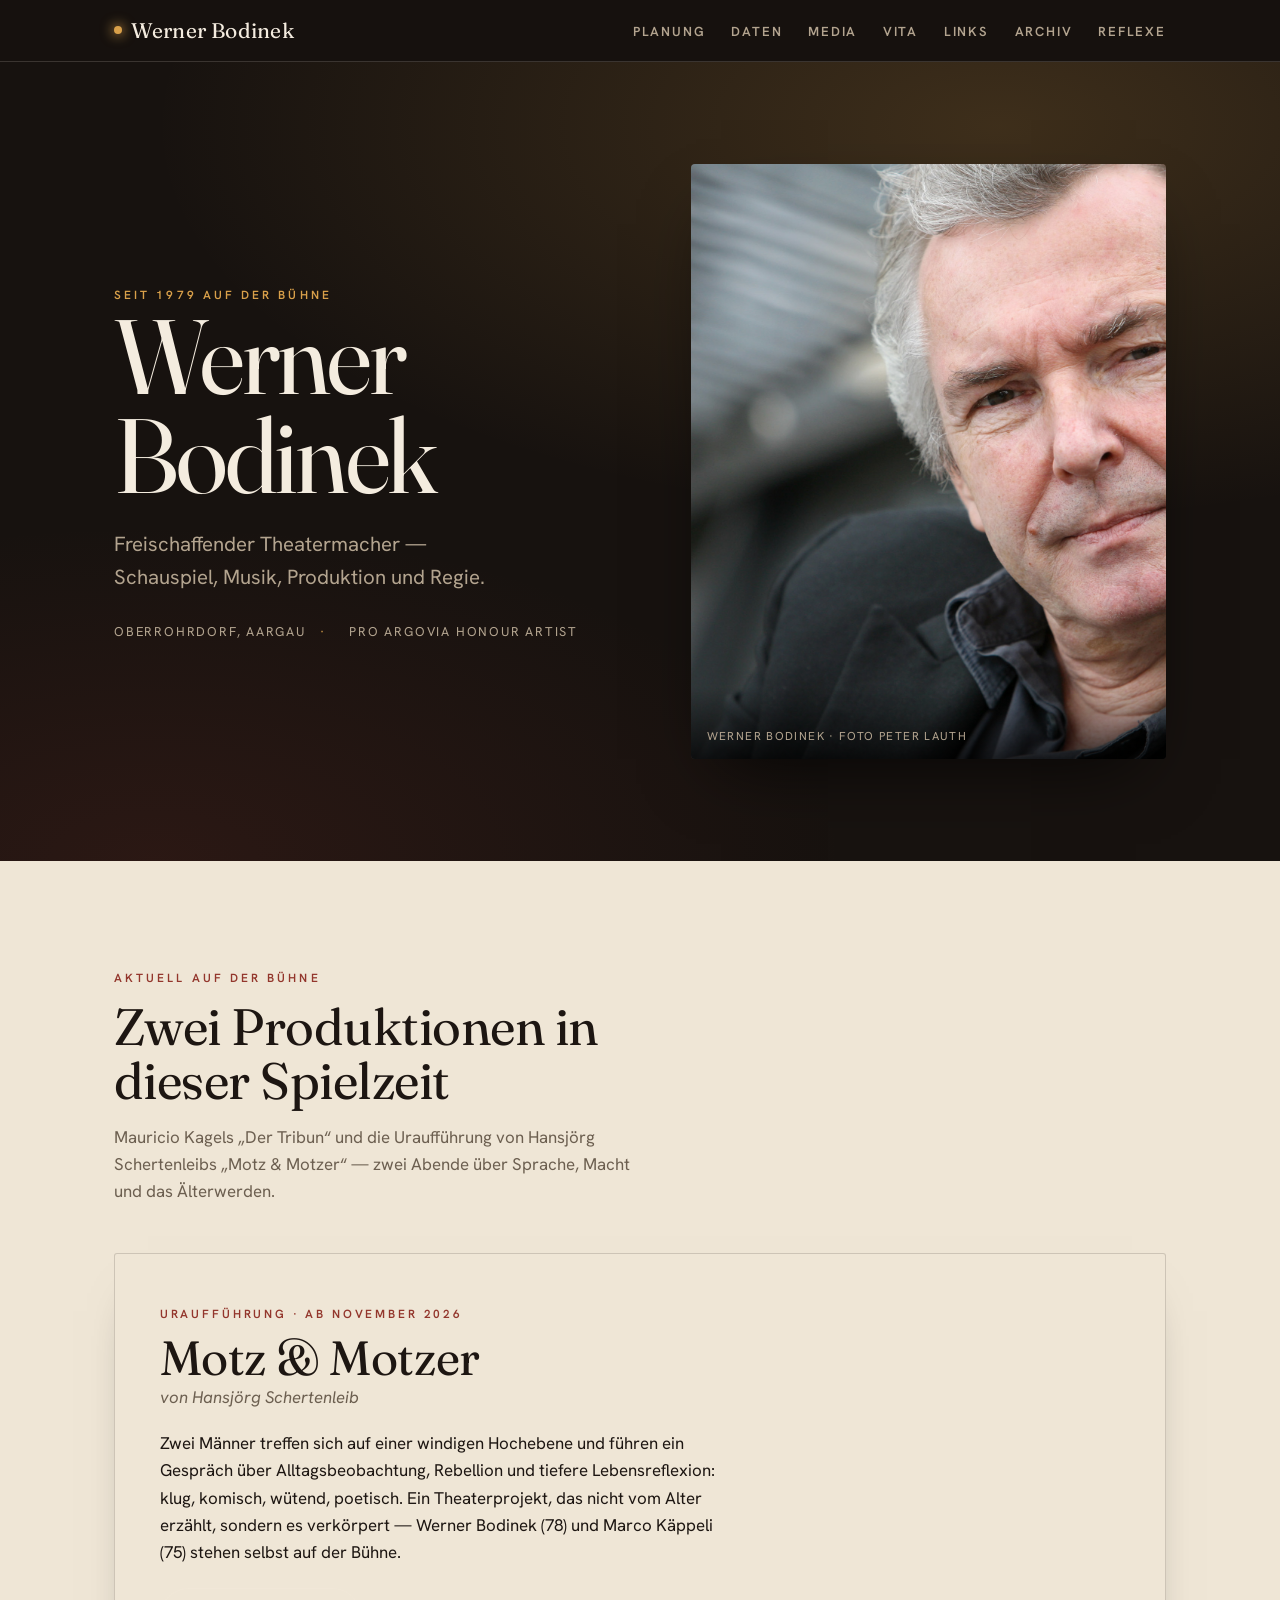
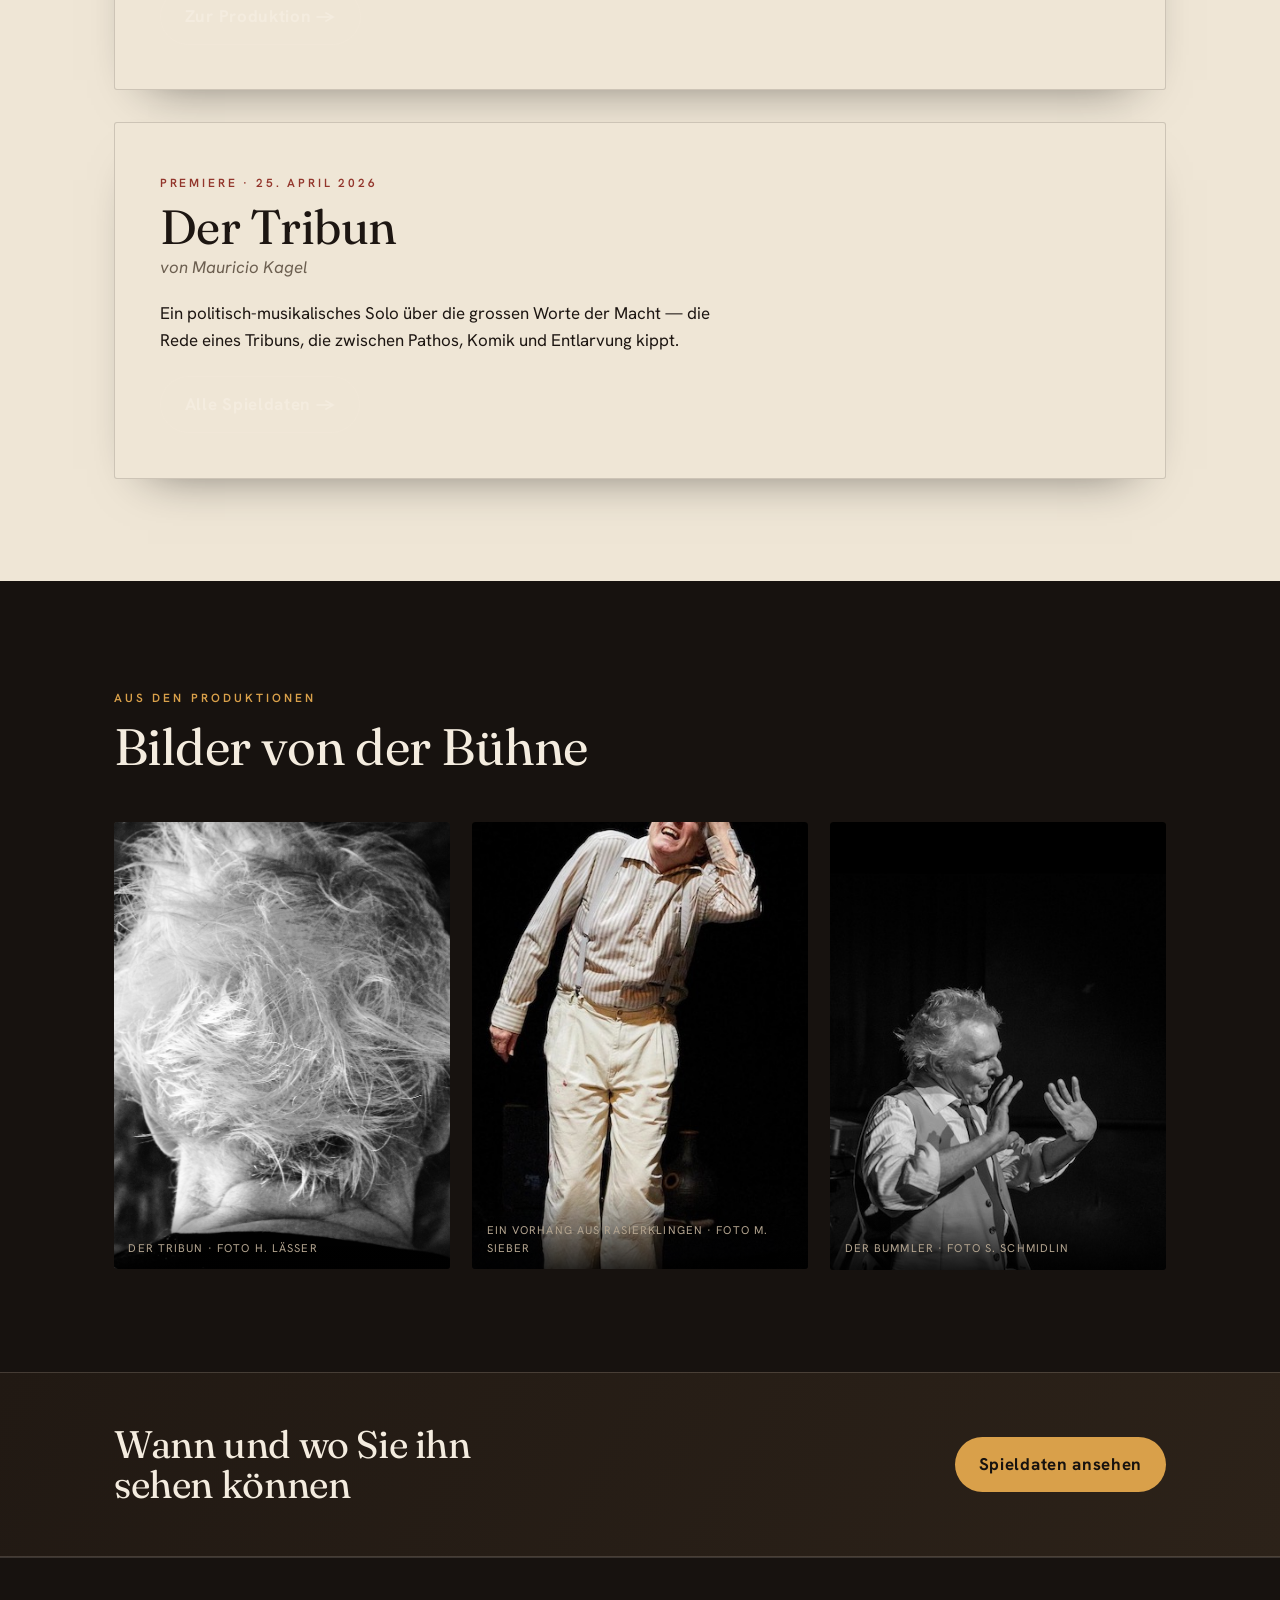
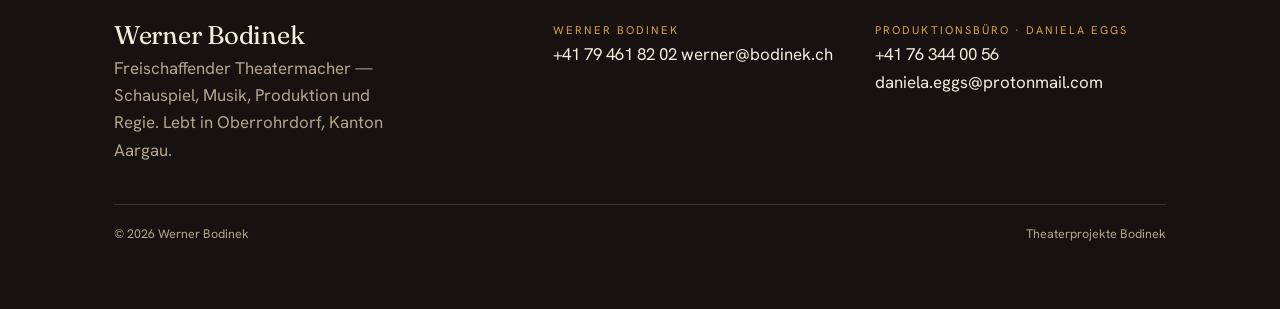
==== index.html @ 24eb5946 "Neue Website für Werner Bodinek Statische Mehrseiten-Website (HTML/CSS/JS) im Stil eines Theaterzett" ====
<!DOCTYPE html>
<html lang="de">
<head>
  <meta charset="UTF-8">
  <meta name="viewport" content="width=device-width, initial-scale=1.0">
  <title>Werner Bodinek — Freischaffender Theatermacher</title>
  <meta name="description" content="Werner Bodinek — freischaffender Theatermacher in der Schweiz. Schauspiel, Musik, Produktion und Regie. Aktuelle Produktionen, Spieldaten, Vita und Archiv.">
  <link rel="preconnect" href="https://fonts.googleapis.com">
  <link rel="preconnect" href="https://fonts.gstatic.com" crossorigin>
  <link href="https://fonts.googleapis.com/css2?family=Fraunces:opsz,wght@9..144,400;9..144,500;9..144,600&family=Hanken+Grotesk:wght@400;500;600;700&display=swap" rel="stylesheet">
  <link rel="stylesheet" href="assets/css/styles.css">
</head>
<body>
  <a class="skip-link" href="#main">Zum Inhalt springen</a>

  <header class="site-header">
    <nav class="wrap nav" aria-label="Hauptnavigation">
      <a class="brand" href="index.html">Werner&nbsp;Bodinek</a>
      <button class="nav-toggle" aria-expanded="false" aria-controls="nav-list">Menü</button>
      <ul class="nav-list" id="nav-list">
        <li><a href="planung.html">Planung</a></li>
        <li><a href="daten.html">Daten</a></li>
        <li><a href="media.html">Media</a></li>
        <li><a href="vita.html">Vita</a></li>
        <li><a href="links.html">Links</a></li>
        <li><a href="archiv.html">Archiv</a></li>
        <li><a href="reflexe.html">Reflexe</a></li>
      </ul>
    </nav>
  </header>

  <main id="main">

    <!-- HERO -->
    <section class="hero">
      <div class="wrap hero-grid">
        <div>
          <span class="eyebrow">Seit 1979 auf der Bühne</span>
          <h1 class="hero-name">Werner<br>Bodinek</h1>
          <p class="hero-role">Freischaffender Theatermacher — Schauspiel, Musik, Produktion und Regie.</p>
          <div class="hero-meta">
            <span>Oberrohrdorf, Aargau</span>
            <span>Pro Argovia Honour Artist</span>
          </div>
        </div>
        <figure class="hero-figure">
          <img src="assets/img/werner-1.jpg" alt="Werner Bodinek auf der Bühne" loading="eager">
          <figcaption>Werner Bodinek · Foto Peter Lauth</figcaption>
        </figure>
      </div>
    </section>

    <!-- AKTUELLE PRODUKTIONEN -->
    <section class="section bg-papier">
      <div class="wrap">
        <div class="section-head reveal">
          <span class="eyebrow eyebrow--ink">Aktuell auf der Bühne</span>
          <h2>Zwei Produktionen in dieser Spielzeit</h2>
          <p>Mauricio Kagels „Der Tribun“ und die Uraufführung von Hansjörg Schertenleibs „Motz &amp; Motzer“ — zwei Abende über Sprache, Macht und das Älterwerden.</p>
        </div>

        <article class="zettel reveal">
          <span class="zettel-kicker">Uraufführung · ab November 2026</span>
          <h3 class="zettel-titel">Motz &amp; Motzer</h3>
          <p class="zettel-autor">von Hansjörg Schertenleib</p>
          <div class="zettel-text">
            <p>Zwei Männer treffen sich auf einer windigen Hochebene und führen ein Gespräch über Alltagsbeobachtung, Rebellion und tiefere Lebensreflexion: klug, komisch, wütend, poetisch. Ein Theaterprojekt, das nicht vom Alter erzählt, sondern es verkörpert — Werner Bodinek (78) und Marco Käppeli (75) stehen selbst auf der Bühne.</p>
          </div>
          <a class="btn btn--ghost" href="planung.html" style="margin-top:1.4rem">Zur Produktion →</a>
        </article>

        <article class="zettel reveal">
          <span class="zettel-kicker">Premiere · 25. April 2026</span>
          <h3 class="zettel-titel">Der Tribun</h3>
          <p class="zettel-autor">von Mauricio Kagel</p>
          <div class="zettel-text">
            <p>Ein politisch-musikalisches Solo über die grossen Worte der Macht — die Rede eines Tribuns, die zwischen Pathos, Komik und Entlarvung kippt.</p>
          </div>
          <a class="btn btn--ghost" href="daten.html" style="margin-top:1.4rem">Alle Spieldaten →</a>
        </article>
      </div>
    </section>

    <!-- BILDSTRECKE -->
    <section class="section">
      <div class="wrap">
        <div class="section-head reveal">
          <span class="eyebrow">Aus den Produktionen</span>
          <h2>Bilder von der Bühne</h2>
        </div>
        <div class="galerie reveal">
          <figure>
            <img src="assets/img/tribun.jpg" alt="Szene aus „Der Tribun“ von Mauricio Kagel" loading="lazy">
            <figcaption>Der Tribun · Foto H. Lässer</figcaption>
          </figure>
          <figure>
            <img src="assets/img/rasierklingen.jpg" alt="Szene aus „Ein Vorhang aus Rasierklingen“" loading="lazy">
            <figcaption>Ein Vorhang aus Rasierklingen · Foto M. Sieber</figcaption>
          </figure>
          <figure>
            <img src="assets/img/bummler.jpg" alt="Szene aus „Der Bummler“" loading="lazy">
            <figcaption>Der Bummler · Foto S. Schmidlin</figcaption>
          </figure>
        </div>
      </div>
    </section>

    <!-- CTA -->
    <section class="cta-band">
      <div class="wrap">
        <h2>Wann und wo Sie ihn sehen können</h2>
        <a class="btn" href="daten.html">Spieldaten ansehen</a>
      </div>
    </section>

  </main>

  <footer class="site-footer">
    <div class="wrap">
      <div class="footer-grid">
        <div>
          <h3>Werner Bodinek</h3>
          <p class="ft-role">Freischaffender Theatermacher — Schauspiel, Musik, Produktion und Regie. Lebt in Oberrohrdorf, Kanton Aargau.</p>
        </div>
        <ul class="kontakt">
          <li>
            <span class="kt-label">Werner Bodinek</span>
            <a href="tel:+41794618202">+41 79 461 82 02</a>
            <a href="mailto:werner@bodinek.ch">werner@bodinek.ch</a>
          </li>
        </ul>
        <ul class="kontakt">
          <li>
            <span class="kt-label">Produktionsbüro · Daniela Eggs</span>
            <a href="tel:+41763440056">+41 76 344 00 56</a>
            <a href="mailto:daniela.eggs@protonmail.com">daniela.eggs@protonmail.com</a>
          </li>
        </ul>
      </div>
      <div class="footer-bottom">
        <span>© <span data-year>2026</span> Werner Bodinek</span>
        <span>Theaterprojekte Bodinek</span>
      </div>
    </div>
  </footer>

  <script src="assets/js/main.js"></script>
</body>
</html>
---- assets/css/styles.css ----
/* =========================================================================
   Werner Bodinek — Freischaffender Theatermacher
   Gestaltung: "Theaterzettel im Rampenlicht"
   Bühnenschwarz · Glühlampen-Amber · Fraunces / Hanken Grotesk
   ========================================================================= */

:root {
  /* Farben */
  --buehne:      #17120f;  /* warmes Bühnenschwarz */
  --buehne-2:    #211913;  /* eine Spur heller */
  --buehne-3:    #2c2219;
  --papier:      #efe6d6;  /* Knochenpapier (Theaterzettel) */
  --papier-2:    #e7dbc7;
  --rampe:       #d9a04a;  /* Rampenlicht / Glühlampen-Amber */
  --rampe-hell:  #f1c478;
  --vorhang:     #93362c;  /* Vorhangrot — sehr sparsam */
  --tinte:       #1d1612;  /* Text auf Papier */
  --tinte-mute:  #6c5f50;
  --licht:       #f4ecdf;  /* Text auf Dunkel */
  --licht-mute:  #b3a48f;
  --linie-dunkel: rgba(244,236,223,.16);
  --linie-hell:   rgba(29,22,18,.16);

  /* Schrift */
  --display: "Fraunces", Georgia, "Times New Roman", serif;
  --body: "Hanken Grotesk", system-ui, -apple-system, "Segoe UI", sans-serif;

  /* Maße */
  --rand: clamp(1.25rem, 5vw, 5rem);
  --max: 1180px;
}

/* ----- Reset ----- */
*, *::before, *::after { box-sizing: border-box; }
* { margin: 0; }
html { scroll-behavior: smooth; -webkit-text-size-adjust: 100%; }
@media (prefers-reduced-motion: reduce) {
  html { scroll-behavior: auto; }
  *, *::before, *::after { animation-duration: .001ms !important; transition-duration: .001ms !important; }
}

body {
  font-family: var(--body);
  background: var(--buehne);
  color: var(--licht);
  line-height: 1.6;
  font-size: clamp(1rem, .62rem + .55vw, 1.18rem);
  -webkit-font-smoothing: antialiased;
  text-rendering: optimizeLegibility;
}

img { max-width: 100%; display: block; }
a { color: inherit; }

/* Tastatur-Fokus immer sichtbar */
:focus-visible {
  outline: 2px solid var(--rampe);
  outline-offset: 3px;
  border-radius: 2px;
}

.skip-link {
  position: absolute; left: -999px; top: .5rem;
  background: var(--rampe); color: var(--buehne);
  padding: .6rem 1rem; border-radius: 4px; font-weight: 600; z-index: 100;
}
.skip-link:focus { left: .75rem; }

/* ----- Typografie-Hilfen ----- */
.eyebrow {
  font-family: var(--body);
  font-size: .74rem;
  text-transform: uppercase;
  letter-spacing: .26em;
  font-weight: 600;
  color: var(--rampe);
  display: inline-block;
}
.eyebrow--ink { color: var(--vorhang); }

h1, h2, h3 { font-family: var(--display); font-weight: 400; line-height: 1.05; letter-spacing: -.01em; }
.serif { font-family: var(--display); }

/* ----- Layout-Container ----- */
.wrap { width: 100%; max-width: var(--max); margin-inline: auto; padding-inline: var(--rand); }
.section { padding-block: clamp(3.5rem, 8vw, 7rem); }

/* =========================================================================
   Kopfzeile / Navigation
   ========================================================================= */
.site-header {
  position: sticky; top: 0; z-index: 50;
  background: rgba(23,18,15,.82);
  backdrop-filter: blur(10px);
  border-bottom: 1px solid var(--linie-dunkel);
}
.nav {
  display: flex; align-items: center; justify-content: space-between;
  gap: 1rem; padding-block: .85rem;
}
.brand {
  font-family: var(--display);
  font-size: 1.32rem;
  letter-spacing: .01em;
  text-decoration: none; color: var(--licht);
  white-space: nowrap;
  display: flex; align-items: baseline; gap: .55rem;
}
.brand::before {
  content: ""; width: .5rem; height: .5rem; border-radius: 50%;
  background: var(--rampe);
  box-shadow: 0 0 12px 2px rgba(217,160,74,.7);
  align-self: center;
}
.nav-toggle {
  display: none; background: none; border: 1px solid var(--linie-dunkel);
  color: var(--licht); border-radius: 6px; padding: .45rem .6rem; cursor: pointer;
  font-family: var(--body); font-size: .8rem; letter-spacing: .12em; text-transform: uppercase;
}
.nav-list {
  list-style: none; display: flex; gap: clamp(.9rem, 2vw, 1.9rem);
  align-items: center; padding: 0;
}
.nav-list a {
  text-decoration: none; color: var(--licht-mute);
  font-size: .82rem; text-transform: uppercase; letter-spacing: .14em; font-weight: 600;
  padding-block: .3rem; position: relative; transition: color .2s ease;
}
.nav-list a:hover { color: var(--licht); }
.nav-list a[aria-current="page"] { color: var(--rampe); }
.nav-list a[aria-current="page"]::after {
  content: ""; position: absolute; left: 0; right: 0; bottom: -.15rem;
  height: 1px; background: var(--rampe);
}

@media (max-width: 860px) {
  .nav-toggle { display: inline-block; }
  .nav-list {
    position: absolute; left: 0; right: 0; top: 100%;
    flex-direction: column; align-items: flex-start; gap: 0;
    background: var(--buehne-2); border-bottom: 1px solid var(--linie-dunkel);
    padding: .5rem var(--rand) 1.25rem;
    max-height: 0; overflow: hidden; transition: max-height .3s ease;
  }
  .nav-list.open { max-height: 80vh; }
  .nav-list li { width: 100%; border-top: 1px solid var(--linie-dunkel); }
  .nav-list a { display: block; padding: .9rem 0; font-size: .95rem; }
}

/* =========================================================================
   Hero
   ========================================================================= */
.hero {
  position: relative; overflow: hidden;
  background: var(--buehne);
}
/* Rampenlicht-Schein */
.hero::before {
  content: ""; position: absolute; inset: 0;
  background:
    radial-gradient(120% 90% at 78% 8%, rgba(217,160,74,.20), transparent 55%),
    radial-gradient(90% 70% at 12% 100%, rgba(147,54,44,.16), transparent 60%);
  pointer-events: none;
}
.hero-grid {
  position: relative;
  display: grid; grid-template-columns: 1.05fr .95fr;
  gap: clamp(1.5rem, 4vw, 3.5rem); align-items: center;
  padding-block: clamp(3rem, 8vw, 6.5rem);
}
.hero-name {
  font-size: clamp(3rem, 9vw, 6.6rem);
  line-height: .94; letter-spacing: -.025em;
  font-optical-sizing: auto;
}
.hero-name span { display: block; color: var(--rampe); }
.hero-role {
  margin-top: 1.4rem; max-width: 34ch;
  font-size: clamp(1.05rem, 1.6vw, 1.35rem); color: var(--licht-mute);
}
.hero-meta {
  margin-top: 1.8rem; display: flex; flex-wrap: wrap; gap: .6rem .9rem;
  font-size: .8rem; text-transform: uppercase; letter-spacing: .14em; color: var(--licht-mute);
}
.hero-meta span { display: inline-flex; align-items: center; gap: .55rem; }
.hero-meta span + span::before {
  content: "·"; margin-right: .9rem; color: var(--rampe);
}
.hero-figure {
  position: relative;
  aspect-ratio: 4 / 5;
  border-radius: 4px; overflow: hidden;
  box-shadow: 0 30px 70px -30px rgba(0,0,0,.8);
}
.hero-figure img { width: 100%; height: 100%; object-fit: cover; filter: saturate(.92) contrast(1.03); }
.hero-figure figcaption {
  position: absolute; left: 0; right: 0; bottom: 0;
  padding: 2.5rem 1rem .8rem; font-size: .72rem; letter-spacing: .12em; text-transform: uppercase;
  color: var(--licht-mute);
  background: linear-gradient(transparent, rgba(0,0,0,.75));
}
@media (max-width: 820px) {
  .hero-grid { grid-template-columns: 1fr; }
  .hero-figure { aspect-ratio: 3 / 3.4; max-width: 460px; }
}

/* =========================================================================
   Theaterzettel-Karten (Produktionen)
   ========================================================================= */
.bg-papier { background: var(--papier); color: var(--tinte); }
.bg-buehne-2 { background: var(--buehne-2); }

.section-head { max-width: 60ch; margin-bottom: clamp(2rem, 4vw, 3rem); }
.section-head h2 { font-size: clamp(2rem, 4.5vw, 3.2rem); margin-top: .6rem; }
.section-head p { margin-top: 1rem; color: var(--licht-mute); }
.bg-papier .section-head p { color: var(--tinte-mute); }

/* Einzelner Theaterzettel */
.zettel {
  background: var(--papier);
  color: var(--tinte);
  border: 1px solid var(--linie-hell);
  border-radius: 3px;
  padding: clamp(1.6rem, 4vw, 2.8rem);
  box-shadow: 0 24px 50px -34px rgba(0,0,0,.6);
  position: relative;
}
.zettel + .zettel { margin-top: 2rem; }
.zettel-kicker {
  font-size: .74rem; text-transform: uppercase; letter-spacing: .24em;
  font-weight: 600; color: var(--vorhang);
}
.zettel-titel {
  font-family: var(--display);
  font-size: clamp(1.9rem, 4.5vw, 3rem); line-height: 1; margin: .5rem 0 .15rem;
}
.zettel-autor { font-style: italic; color: var(--tinte-mute); font-size: 1.05rem; }
.zettel-text { margin-top: 1.2rem; max-width: 62ch; }
.zettel-text p + p { margin-top: .9rem; }

/* Besetzungsliste — wie auf einem echten Theaterzettel */
.credits {
  list-style: none; padding: 0; margin: 1.6rem 0 0;
  border-top: 1px solid var(--linie-hell);
}
.credits li {
  display: grid; grid-template-columns: minmax(8.5rem, 14rem) 1fr; gap: .4rem 1.2rem;
  padding: .55rem 0; border-bottom: 1px solid var(--linie-hell);
  font-size: .96rem;
}
.credits .rolle {
  text-transform: uppercase; letter-spacing: .12em; font-size: .72rem; font-weight: 700;
  color: var(--tinte-mute); align-self: center;
}
.credits .name { font-weight: 500; }
@media (max-width: 520px) {
  .credits li { grid-template-columns: 1fr; gap: .1rem; padding: .5rem 0; }
}

/* Spieldaten-Tabelle */
.spielplan { margin-top: 1.6rem; }
.spielplan h4 {
  font-family: var(--body); font-size: .74rem; text-transform: uppercase;
  letter-spacing: .2em; font-weight: 700; color: var(--vorhang); margin-bottom: .3rem;
}
.daten-list { list-style: none; padding: 0; margin: 0; }
.daten-list li {
  display: flex; flex-wrap: wrap; align-items: baseline; gap: .35rem .9rem;
  padding: .6rem 0; border-bottom: 1px solid var(--linie-hell);
}
.daten-list .dl-tag {
  font-variant-numeric: tabular-nums; font-weight: 700; min-width: 8.5rem;
  font-family: var(--display);
}
.daten-list .dl-ort { color: var(--tinte-mute); }
.daten-list .dl-zeit {
  margin-left: auto; font-variant-numeric: tabular-nums; font-weight: 600;
  color: var(--vorhang);
}
.premiere { color: var(--vorhang); font-weight: 700; }
.badge-premiere {
  display: inline-block; font-size: .64rem; letter-spacing: .16em; text-transform: uppercase;
  background: var(--vorhang); color: var(--papier); padding: .15rem .5rem; border-radius: 999px;
  vertical-align: middle; margin-left: .5rem; font-weight: 700;
}

.foerderer {
  margin-top: 1.6rem; font-size: .86rem; color: var(--tinte-mute);
  border-top: 1px dashed var(--linie-hell); padding-top: 1rem;
}

/* =========================================================================
   Galerie / Bildstrecke
   ========================================================================= */
.galerie {
  display: grid; grid-template-columns: repeat(3, 1fr);
  gap: clamp(.8rem, 2vw, 1.4rem);
}
.galerie figure {
  position: relative; overflow: hidden; border-radius: 3px; aspect-ratio: 3/4;
  background: var(--buehne-3);
}
.galerie img {
  width: 100%; height: 100%; object-fit: cover;
  transition: transform .6s ease, filter .6s ease;
  filter: saturate(.9);
}
.galerie figure:hover img { transform: scale(1.04); filter: saturate(1); }
.galerie figcaption {
  position: absolute; inset: auto 0 0 0; padding: 2rem .9rem .7rem;
  font-size: .7rem; letter-spacing: .1em; text-transform: uppercase; color: var(--licht-mute);
  background: linear-gradient(transparent, rgba(0,0,0,.8));
}
@media (max-width: 720px) { .galerie { grid-template-columns: 1fr 1fr; } }
@media (max-width: 440px) { .galerie { grid-template-columns: 1fr; } }

/* =========================================================================
   Prosa-Inhalt (Vita, Reflexe, etc.)
   ========================================================================= */
.prose { max-width: 68ch; }
.prose p { margin-top: 1.1rem; }
.prose p:first-child { margin-top: 0; }
.prose .lead {
  font-family: var(--display); font-size: clamp(1.3rem, 2.6vw, 1.7rem);
  line-height: 1.35; color: var(--licht);
}
.bg-papier .prose .lead { color: var(--tinte); }
.prose h3 { font-size: 1.5rem; margin-top: 2.4rem; }
.prose blockquote {
  margin: 1.6rem 0; padding-left: 1.3rem; border-left: 3px solid var(--rampe);
  font-style: italic; color: var(--licht-mute);
}
.bg-papier .prose blockquote { color: var(--tinte-mute); }

/* Karten-Raster (Links, Archiv) */
.cards { display: grid; grid-template-columns: repeat(auto-fill, minmax(230px, 1fr)); gap: 1rem; }
.card-link {
  display: flex; flex-direction: column; gap: .35rem;
  padding: 1.1rem 1.2rem; text-decoration: none;
  background: var(--buehne-2); border: 1px solid var(--linie-dunkel); border-radius: 4px;
  color: var(--licht); transition: border-color .2s ease, transform .2s ease, background .2s ease;
}
.card-link:hover { border-color: var(--rampe); transform: translateY(-3px); background: var(--buehne-3); }
.card-link .ck-name { font-family: var(--display); font-size: 1.25rem; }
.card-link .ck-meta { font-size: .82rem; color: var(--licht-mute); }
.card-link .ck-arrow { color: var(--rampe); margin-top: .4rem; font-size: .82rem; letter-spacing: .1em; text-transform: uppercase; }

/* Archiv-Zeitleiste */
.epoche { border-top: 1px solid var(--linie-dunkel); padding-block: 1.6rem; }
.epoche-grid { display: grid; grid-template-columns: 9rem 1fr; gap: 1rem 2rem; }
.epoche-jahre { font-family: var(--display); font-size: 1.6rem; color: var(--rampe); }
.epoche-werke { list-style: none; padding: 0; margin: 0; display: flex; flex-wrap: wrap; gap: .5rem .9rem; }
.epoche-werke li { color: var(--licht-mute); }
.epoche-werke li::after { content: "·"; margin-left: .9rem; color: var(--rampe); }
.epoche-werke li:last-child::after { content: ""; margin: 0; }
@media (max-width: 620px) { .epoche-grid { grid-template-columns: 1fr; gap: .4rem; } }

/* =========================================================================
   Call-to-action / Daten-Banner
   ========================================================================= */
.cta-band {
  background: linear-gradient(120deg, var(--buehne-2), var(--buehne-3));
  border-block: 1px solid var(--linie-dunkel);
}
.cta-band .wrap {
  display: flex; flex-wrap: wrap; align-items: center; justify-content: space-between; gap: 1.5rem;
  padding-block: clamp(2rem, 5vw, 3.2rem);
}
.cta-band h2 { font-size: clamp(1.6rem, 3.5vw, 2.4rem); max-width: 18ch; }
.btn {
  display: inline-flex; align-items: center; gap: .6rem;
  background: var(--rampe); color: var(--buehne); text-decoration: none;
  font-weight: 700; letter-spacing: .04em;
  padding: .85rem 1.5rem; border-radius: 999px; white-space: nowrap;
  transition: transform .2s ease, box-shadow .2s ease;
}
.btn:hover { transform: translateY(-2px); box-shadow: 0 12px 30px -10px rgba(217,160,74,.55); }
.btn--ghost {
  background: transparent; color: var(--licht); border: 1px solid var(--linie-dunkel);
}
.btn--ghost:hover { border-color: var(--rampe); color: var(--rampe); box-shadow: none; }

/* =========================================================================
   Fußzeile
   ========================================================================= */
.site-footer {
  background: var(--buehne); border-top: 1px solid var(--linie-dunkel);
  padding-block: clamp(2.5rem, 6vw, 4rem);
}
.footer-grid { display: grid; grid-template-columns: 1.4fr 1fr 1fr; gap: 2rem; }
.footer-grid h3 { font-family: var(--display); font-size: 1.6rem; }
.footer-grid .ft-role { color: var(--licht-mute); margin-top: .4rem; max-width: 30ch; }
.kontakt { list-style: none; padding: 0; margin: 0; display: grid; gap: .55rem; }
.kontakt .kt-label {
  display: block; font-size: .7rem; text-transform: uppercase; letter-spacing: .18em;
  color: var(--rampe); margin-bottom: .1rem;
}
.kontakt a { text-decoration: none; color: var(--licht); }
.kontakt a:hover { color: var(--rampe); }
.footer-bottom {
  margin-top: 2.5rem; padding-top: 1.3rem; border-top: 1px solid var(--linie-dunkel);
  display: flex; flex-wrap: wrap; justify-content: space-between; gap: .8rem;
  font-size: .78rem; color: var(--licht-mute);
}
.footer-bottom a { color: var(--licht-mute); }
@media (max-width: 720px) { .footer-grid { grid-template-columns: 1fr; gap: 1.6rem; } }

/* =========================================================================
   Seiten-Kopf (Unterseiten)
   ========================================================================= */
.page-head { position: relative; overflow: hidden; }
.page-head::before {
  content: ""; position: absolute; inset: 0;
  background: radial-gradient(90% 120% at 85% 0%, rgba(217,160,74,.16), transparent 60%);
  pointer-events: none;
}
.page-head .wrap { position: relative; padding-block: clamp(3rem, 7vw, 5rem) clamp(1.5rem, 3vw, 2.5rem); }
.page-head h1 { font-size: clamp(2.5rem, 7vw, 5rem); margin-top: .5rem; }
.page-head p { margin-top: 1rem; max-width: 52ch; color: var(--licht-mute); }

/* Zwei-Spalten für Unterseiten mit Bild */
.split { display: grid; grid-template-columns: 1.1fr .9fr; gap: clamp(1.5rem, 4vw, 3.5rem); align-items: start; }
.split-figure { border-radius: 4px; overflow: hidden; position: sticky; top: 5rem; }
.split-figure img { width: 100%; filter: saturate(.92); }
.split-figure figcaption { font-size: .72rem; letter-spacing: .1em; text-transform: uppercase; color: var(--licht-mute); padding: .7rem .2rem; }
@media (max-width: 820px) {
  .split { grid-template-columns: 1fr; }
  .split-figure { position: static; max-width: 460px; }
}

/* Reveal beim Scrollen */
.reveal { opacity: 0; transform: translateY(18px); transition: opacity .7s ease, transform .7s ease; }
.reveal.in { opacity: 1; transform: none; }
@media (prefers-reduced-motion: reduce) { .reveal { opacity: 1; transform: none; } }

.mt-band { margin-top: 0; }
.text-rampe { color: var(--rampe); }
hr.rule { border: 0; border-top: 1px solid var(--linie-dunkel); margin-block: 2.5rem; }
.bg-papier hr.rule { border-top-color: var(--linie-hell); }
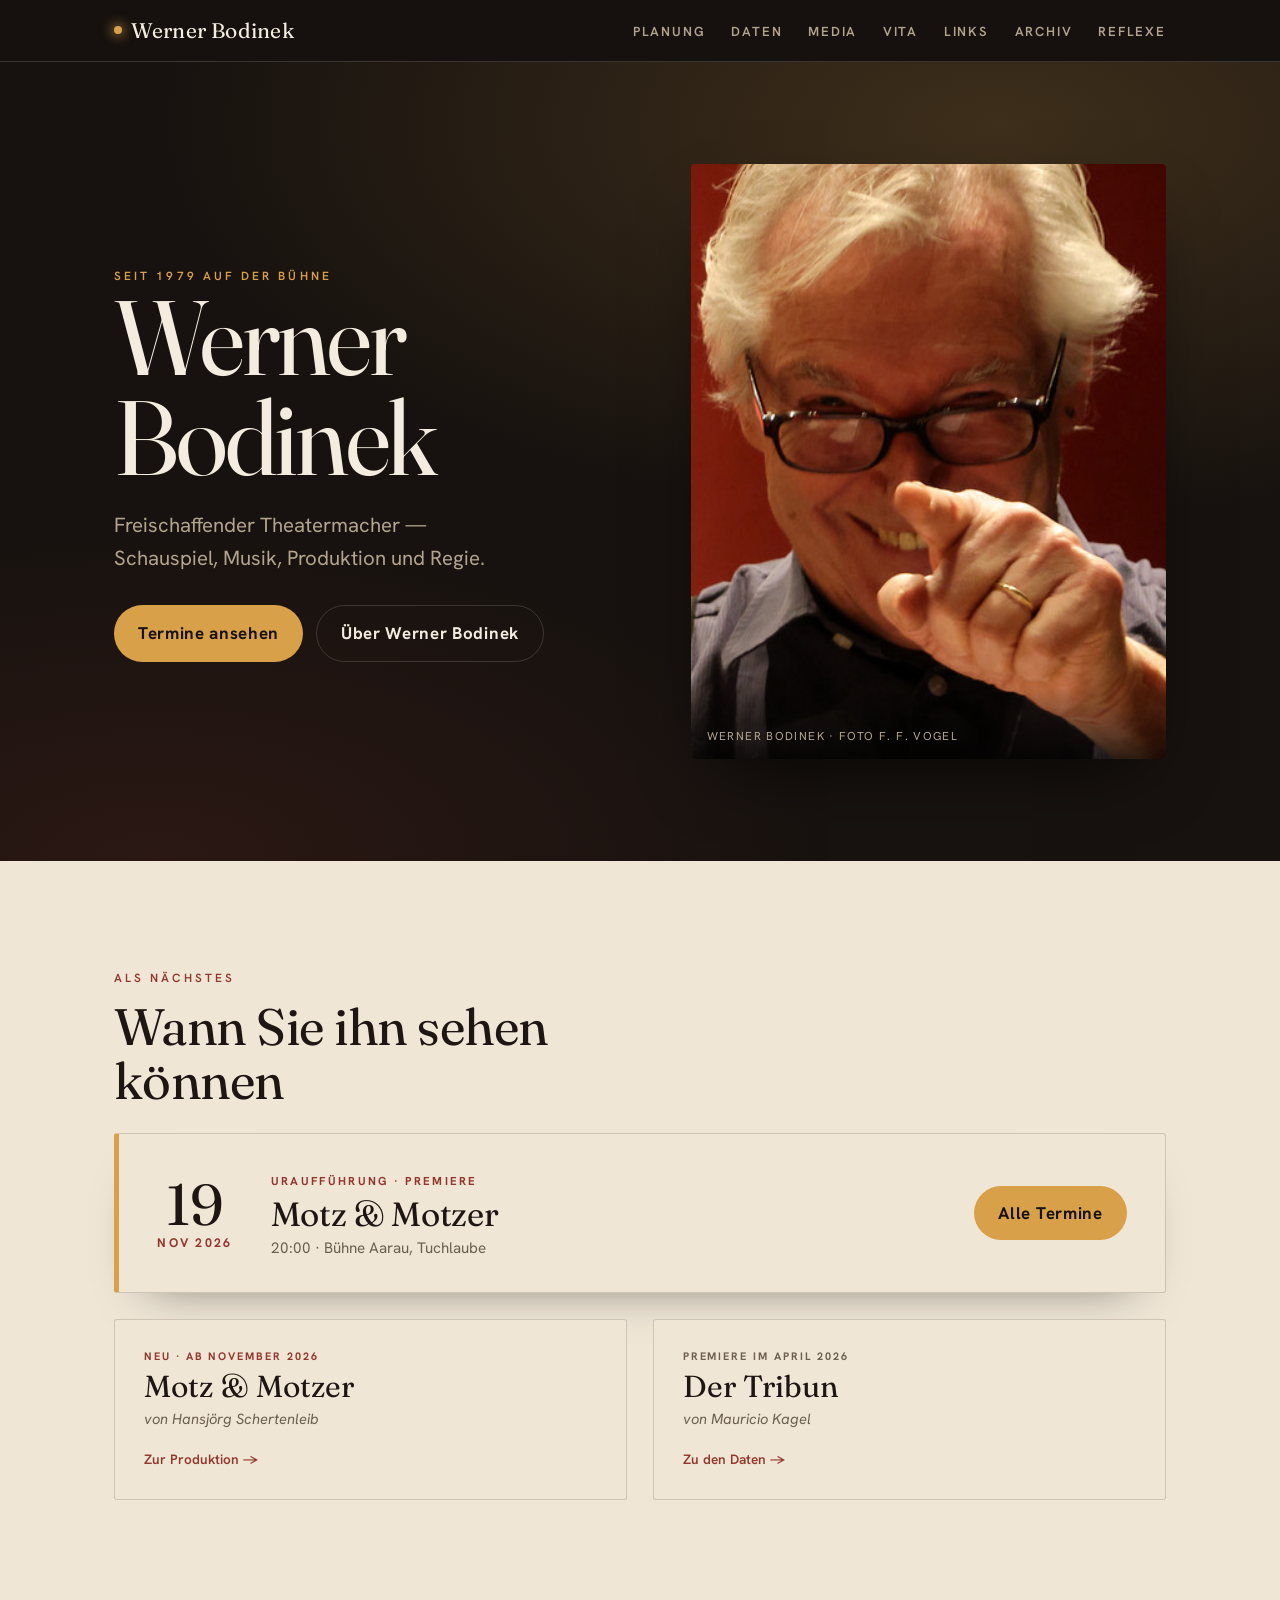
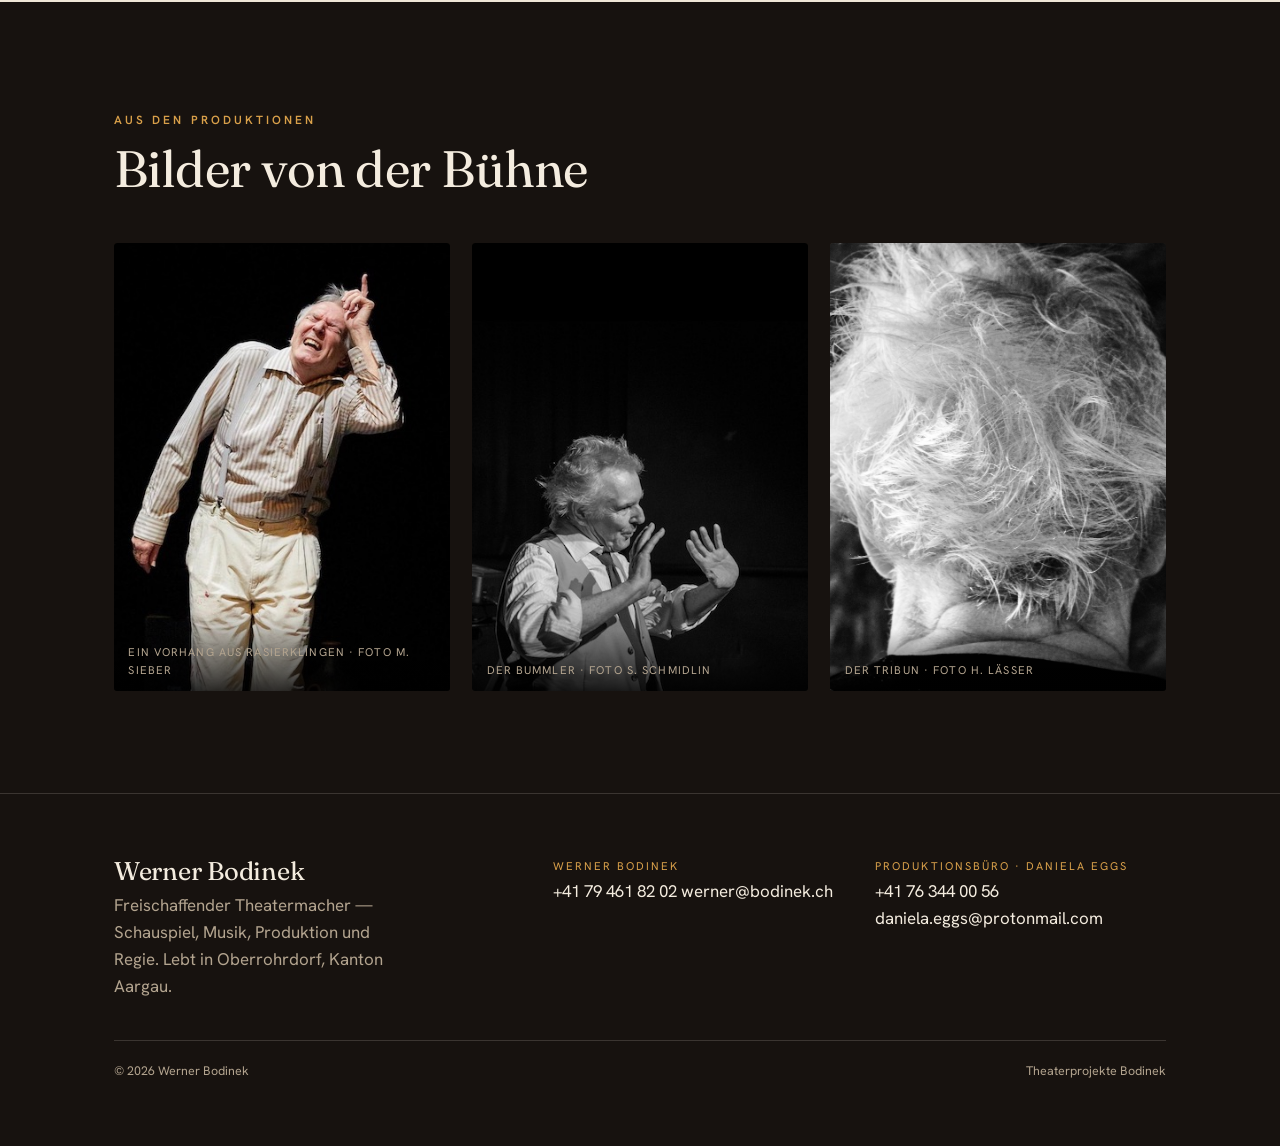
==== commit 01a3acb0: "Überarbeitung: Bildbeschnitt, übersichtlichere Startseite, Daten getrennt - Hero nutzt echtes Hochfo" ====
--- a/index.html
+++ b/index.html
@@ -38,46 +38,54 @@
           <span class="eyebrow">Seit 1979 auf der Bühne</span>
           <h1 class="hero-name">Werner<br>Bodinek</h1>
           <p class="hero-role">Freischaffender Theatermacher — Schauspiel, Musik, Produktion und Regie.</p>
-          <div class="hero-meta">
-            <span>Oberrohrdorf, Aargau</span>
-            <span>Pro Argovia Honour Artist</span>
+          <div class="hero-actions" style="margin-top:1.9rem;display:flex;flex-wrap:wrap;gap:.8rem">
+            <a class="btn" href="daten.html">Termine ansehen</a>
+            <a class="btn btn--ghost" href="vita.html">Über Werner Bodinek</a>
           </div>
         </div>
         <figure class="hero-figure">
-          <img src="assets/img/werner-1.jpg" alt="Werner Bodinek auf der Bühne" loading="eager">
-          <figcaption>Werner Bodinek · Foto Peter Lauth</figcaption>
+          <img src="assets/img/werner-portrait.jpg" alt="Porträt von Werner Bodinek" loading="eager">
+          <figcaption>Werner Bodinek · Foto F. F. Vogel</figcaption>
         </figure>
       </div>
     </section>
 
-    <!-- AKTUELLE PRODUKTIONEN -->
+    <!-- NÄCHSTE VORSTELLUNG -->
     <section class="section bg-papier">
       <div class="wrap">
-        <div class="section-head reveal">
-          <span class="eyebrow eyebrow--ink">Aktuell auf der Bühne</span>
-          <h2>Zwei Produktionen in dieser Spielzeit</h2>
-          <p>Mauricio Kagels „Der Tribun“ und die Uraufführung von Hansjörg Schertenleibs „Motz &amp; Motzer“ — zwei Abende über Sprache, Macht und das Älterwerden.</p>
+        <div class="section-head reveal" style="margin-bottom:1.6rem">
+          <span class="eyebrow eyebrow--ink">Als Nächstes</span>
+          <h2>Wann Sie ihn sehen können</h2>
         </div>
 
-        <article class="zettel reveal">
-          <span class="zettel-kicker">Uraufführung · ab November 2026</span>
-          <h3 class="zettel-titel">Motz &amp; Motzer</h3>
-          <p class="zettel-autor">von Hansjörg Schertenleib</p>
-          <div class="zettel-text">
-            <p>Zwei Männer treffen sich auf einer windigen Hochebene und führen ein Gespräch über Alltagsbeobachtung, Rebellion und tiefere Lebensreflexion: klug, komisch, wütend, poetisch. Ein Theaterprojekt, das nicht vom Alter erzählt, sondern es verkörpert — Werner Bodinek (78) und Marco Käppeli (75) stehen selbst auf der Bühne.</p>
+        <div class="naechste reveal">
+          <div class="naechste-datum">
+            <span class="nd-tag">19</span>
+            <span class="nd-monat">Nov 2026</span>
           </div>
-          <a class="btn btn--ghost" href="planung.html" style="margin-top:1.4rem">Zur Produktion →</a>
-        </article>
+          <div class="naechste-info">
+            <span class="ni-label">Uraufführung · Premiere</span>
+            <h3 class="ni-titel">Motz &amp; Motzer</h3>
+            <p class="ni-meta">20:00 · Bühne Aarau, Tuchlaube</p>
+          </div>
+          <a class="btn" href="daten.html">Alle Termine</a>
+        </div>
 
-        <article class="zettel reveal">
-          <span class="zettel-kicker">Premiere · 25. April 2026</span>
-          <h3 class="zettel-titel">Der Tribun</h3>
-          <p class="zettel-autor">von Mauricio Kagel</p>
-          <div class="zettel-text">
-            <p>Ein politisch-musikalisches Solo über die grossen Worte der Macht — die Rede eines Tribuns, die zwischen Pathos, Komik und Entlarvung kippt.</p>
-          </div>
-          <a class="btn btn--ghost" href="daten.html" style="margin-top:1.4rem">Alle Spieldaten →</a>
-        </article>
+        <!-- Aktuelle Produktionen, kompakt -->
+        <div class="prod-kacheln reveal">
+          <a class="prod-kachel" href="planung.html">
+            <span class="pk-status">Neu · ab November 2026</span>
+            <span class="pk-titel">Motz &amp; Motzer</span>
+            <span class="pk-autor">von Hansjörg Schertenleib</span>
+            <span class="pk-link">Zur Produktion →</span>
+          </a>
+          <a class="prod-kachel" href="daten.html">
+            <span class="pk-status past">Premiere im April 2026</span>
+            <span class="pk-titel">Der Tribun</span>
+            <span class="pk-autor">von Mauricio Kagel</span>
+            <span class="pk-link">Zu den Daten →</span>
+          </a>
+        </div>
       </div>
     </section>
 
@@ -90,26 +98,18 @@
         </div>
         <div class="galerie reveal">
           <figure>
+            <img class="pos-top" src="assets/img/rasierklingen.jpg" alt="Szene aus „Ein Vorhang aus Rasierklingen“" loading="lazy">
+            <figcaption>Ein Vorhang aus Rasierklingen · Foto M. Sieber</figcaption>
+          </figure>
+          <figure>
+            <img class="pos-mid" src="assets/img/bummler.jpg" alt="Szene aus „Der Bummler“" loading="lazy">
+            <figcaption>Der Bummler · Foto S. Schmidlin</figcaption>
+          </figure>
+          <figure>
             <img src="assets/img/tribun.jpg" alt="Szene aus „Der Tribun“ von Mauricio Kagel" loading="lazy">
             <figcaption>Der Tribun · Foto H. Lässer</figcaption>
           </figure>
-          <figure>
-            <img src="assets/img/rasierklingen.jpg" alt="Szene aus „Ein Vorhang aus Rasierklingen“" loading="lazy">
-            <figcaption>Ein Vorhang aus Rasierklingen · Foto M. Sieber</figcaption>
-          </figure>
-          <figure>
-            <img src="assets/img/bummler.jpg" alt="Szene aus „Der Bummler“" loading="lazy">
-            <figcaption>Der Bummler · Foto S. Schmidlin</figcaption>
-          </figure>
         </div>
-      </div>
-    </section>
-
-    <!-- CTA -->
-    <section class="cta-band">
-      <div class="wrap">
-        <h2>Wann und wo Sie ihn sehen können</h2>
-        <a class="btn" href="daten.html">Spieldaten ansehen</a>
       </div>
     </section>
 
--- a/assets/css/styles.css
+++ b/assets/css/styles.css
@@ -192,7 +192,7 @@
   border-radius: 4px; overflow: hidden;
   box-shadow: 0 30px 70px -30px rgba(0,0,0,.8);
 }
-.hero-figure img { width: 100%; height: 100%; object-fit: cover; filter: saturate(.92) contrast(1.03); }
+.hero-figure img { width: 100%; height: 100%; object-fit: cover; object-position: 50% 14%; filter: saturate(.95) contrast(1.02); }
 .hero-figure figcaption {
   position: absolute; left: 0; right: 0; bottom: 0;
   padding: 2.5rem 1rem .8rem; font-size: .72rem; letter-spacing: .12em; text-transform: uppercase;
@@ -301,11 +301,14 @@
   background: var(--buehne-3);
 }
 .galerie img {
-  width: 100%; height: 100%; object-fit: cover;
+  width: 100%; height: 100%; object-fit: cover; object-position: center;
   transition: transform .6s ease, filter .6s ease;
   filter: saturate(.9);
 }
 .galerie figure:hover img { transform: scale(1.04); filter: saturate(1); }
+/* Bildausschnitt steuern, damit Köpfe nicht abgeschnitten werden */
+.pos-top    { object-position: 50% 8% !important; }
+.pos-mid    { object-position: 50% 38% !important; }
 .galerie figcaption {
   position: absolute; inset: auto 0 0 0; padding: 2rem .9rem .7rem;
   font-size: .7rem; letter-spacing: .1em; text-transform: uppercase; color: var(--licht-mute);
@@ -313,6 +316,68 @@
 }
 @media (max-width: 720px) { .galerie { grid-template-columns: 1fr 1fr; } }
 @media (max-width: 440px) { .galerie { grid-template-columns: 1fr; } }
+
+/* =========================================================================
+   "Nächste Vorstellung" — Hervorhebung auf der Startseite
+   ========================================================================= */
+.naechste {
+  display: grid; grid-template-columns: auto 1fr auto; align-items: center;
+  gap: clamp(1rem, 3vw, 2.5rem);
+  background: var(--papier); color: var(--tinte);
+  border: 1px solid var(--linie-hell); border-left: 5px solid var(--rampe);
+  border-radius: 3px; padding: clamp(1.3rem, 3vw, 2rem) clamp(1.4rem, 3.5vw, 2.4rem);
+  box-shadow: 0 24px 50px -34px rgba(0,0,0,.55);
+}
+.naechste-datum { text-align: center; line-height: 1; }
+.naechste-datum .nd-tag { font-family: var(--display); font-size: clamp(2.4rem, 6vw, 3.6rem); display: block; }
+.naechste-datum .nd-monat { text-transform: uppercase; letter-spacing: .18em; font-size: .78rem; font-weight: 700; color: var(--vorhang); margin-top: .35rem; }
+.naechste-info .ni-label { font-size: .72rem; text-transform: uppercase; letter-spacing: .2em; font-weight: 700; color: var(--vorhang); }
+.naechste-info .ni-titel { font-family: var(--display); font-size: clamp(1.5rem, 3.5vw, 2.1rem); line-height: 1.05; margin: .2rem 0 .25rem; }
+.naechste-info .ni-meta { color: var(--tinte-mute); font-size: .95rem; }
+@media (max-width: 680px) {
+  .naechste { grid-template-columns: auto 1fr; }
+  .naechste .btn { grid-column: 1 / -1; justify-self: start; }
+}
+@media (max-width: 440px) {
+  .naechste { grid-template-columns: 1fr; text-align: left; }
+  .naechste-datum { text-align: left; display: flex; align-items: baseline; gap: .6rem; }
+  .naechste-datum .nd-monat { margin-top: 0; }
+}
+
+/* Kompakte Produktions-Kacheln (Startseite) */
+.prod-kacheln { display: grid; grid-template-columns: 1fr 1fr; gap: clamp(1rem, 2.5vw, 1.6rem); margin-top: 1.6rem; }
+.prod-kachel {
+  display: flex; flex-direction: column; gap: .3rem;
+  background: var(--papier); color: var(--tinte); text-decoration: none;
+  border: 1px solid var(--linie-hell); border-radius: 3px;
+  padding: clamp(1.2rem, 3vw, 1.8rem); transition: transform .2s ease, border-color .2s ease;
+}
+.prod-kachel:hover { transform: translateY(-3px); border-color: var(--rampe); }
+.prod-kachel .pk-status { font-size: .68rem; text-transform: uppercase; letter-spacing: .18em; font-weight: 700; color: var(--vorhang); }
+.prod-kachel .pk-status.past { color: var(--tinte-mute); }
+.prod-kachel .pk-titel { font-family: var(--display); font-size: clamp(1.4rem, 3vw, 1.9rem); line-height: 1.05; }
+.prod-kachel .pk-autor { font-style: italic; color: var(--tinte-mute); font-size: .92rem; }
+.prod-kachel .pk-link { margin-top: auto; padding-top: .8rem; color: var(--vorhang); font-weight: 600; font-size: .85rem; }
+@media (max-width: 560px) { .prod-kacheln { grid-template-columns: 1fr; } }
+
+/* Daten: klare Trennung Kommend / Vergangen */
+.daten-block { margin-bottom: clamp(2.5rem, 6vw, 4rem); }
+.daten-block:last-child { margin-bottom: 0; }
+.daten-block > .db-head {
+  display: flex; align-items: center; gap: .9rem; margin-bottom: 1.4rem;
+  font-family: var(--display); font-size: clamp(1.5rem, 3.5vw, 2.2rem);
+}
+.daten-block > .db-head::after { content: ""; flex: 1; height: 1px; background: var(--linie-hell); }
+.db-head .db-zahl {
+  font-family: var(--body); font-size: .72rem; font-weight: 700; letter-spacing: .12em;
+  text-transform: uppercase; background: var(--vorhang); color: var(--papier);
+  padding: .2rem .6rem; border-radius: 999px;
+}
+.daten-block.past .db-head { color: var(--tinte-mute); }
+.daten-block.past .db-zahl { background: transparent; color: var(--tinte-mute); border: 1px solid var(--linie-hell); }
+.daten-block.past .zettel { opacity: .82; box-shadow: none; }
+.daten-block.past .premiere, .daten-block.past .dl-zeit { color: var(--tinte-mute); }
+.daten-block.past .badge-premiere { background: var(--tinte-mute); }
 
 /* =========================================================================
    Prosa-Inhalt (Vita, Reflexe, etc.)
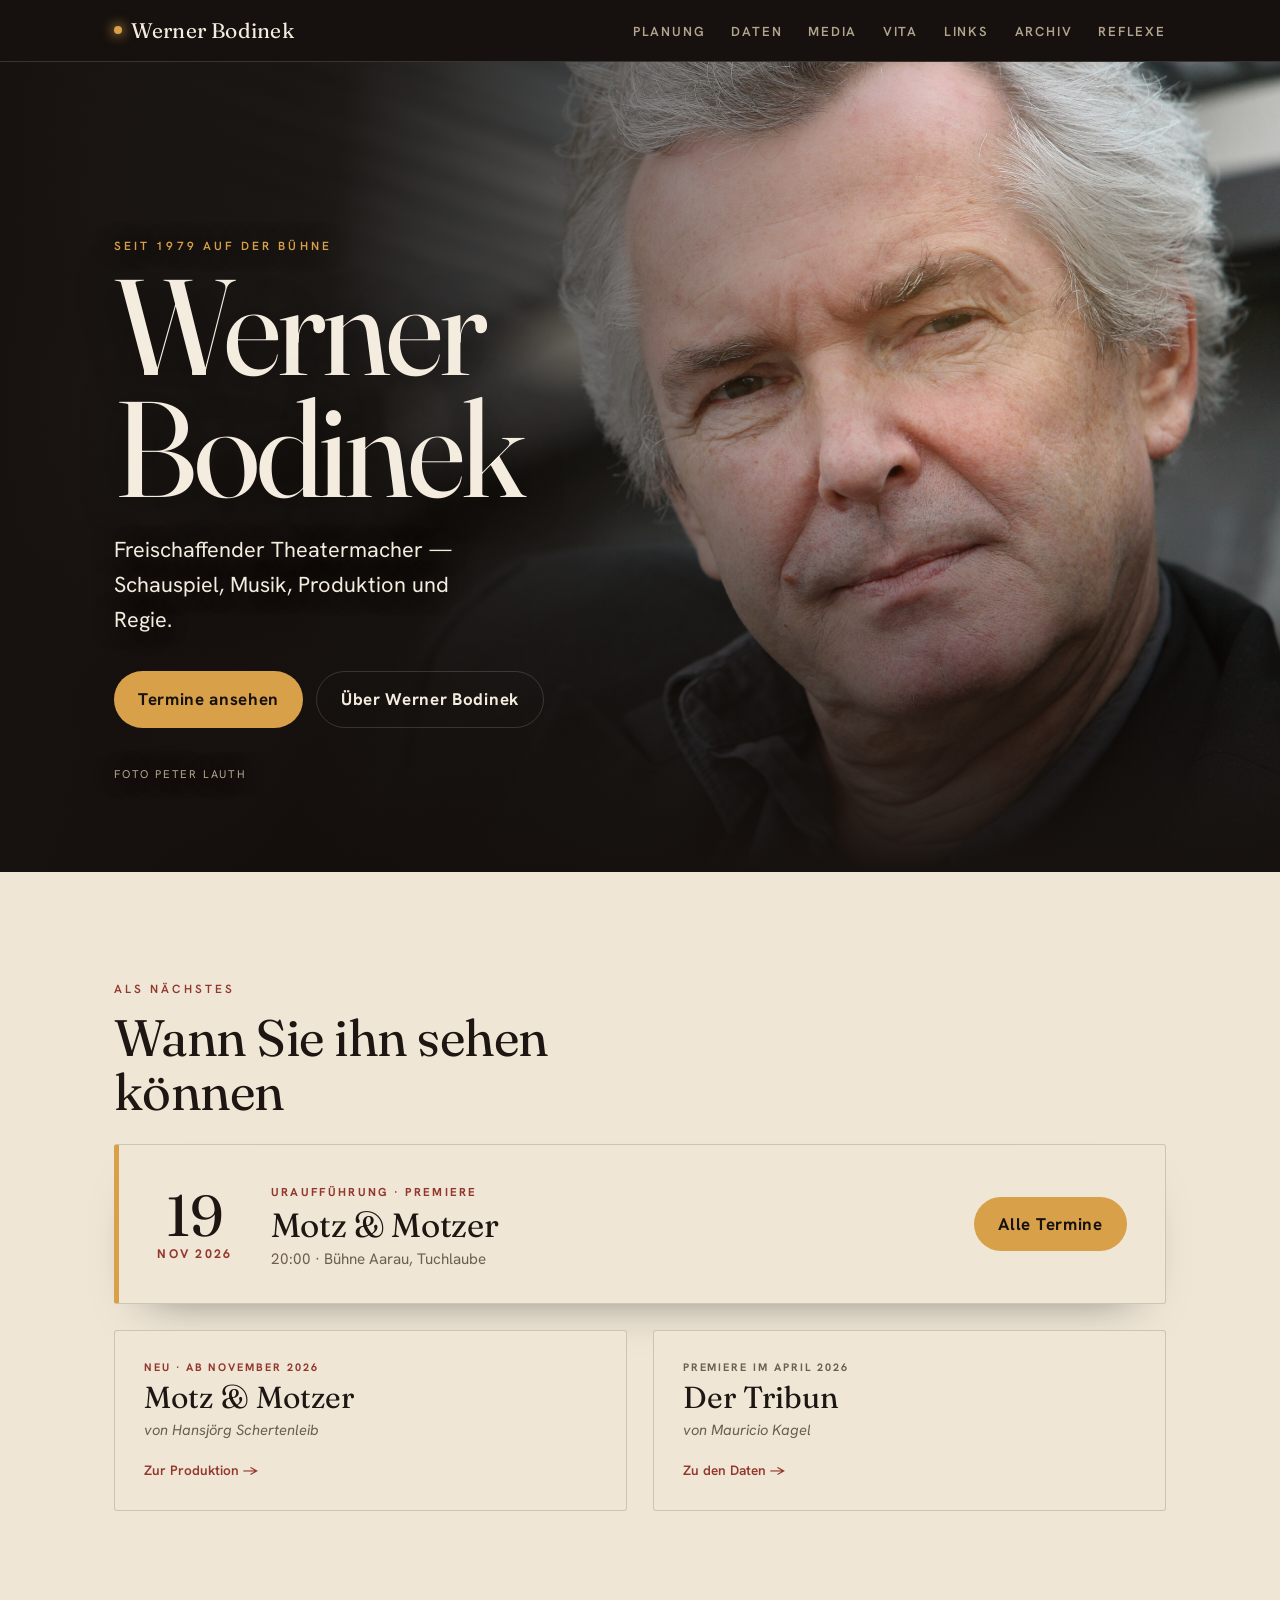
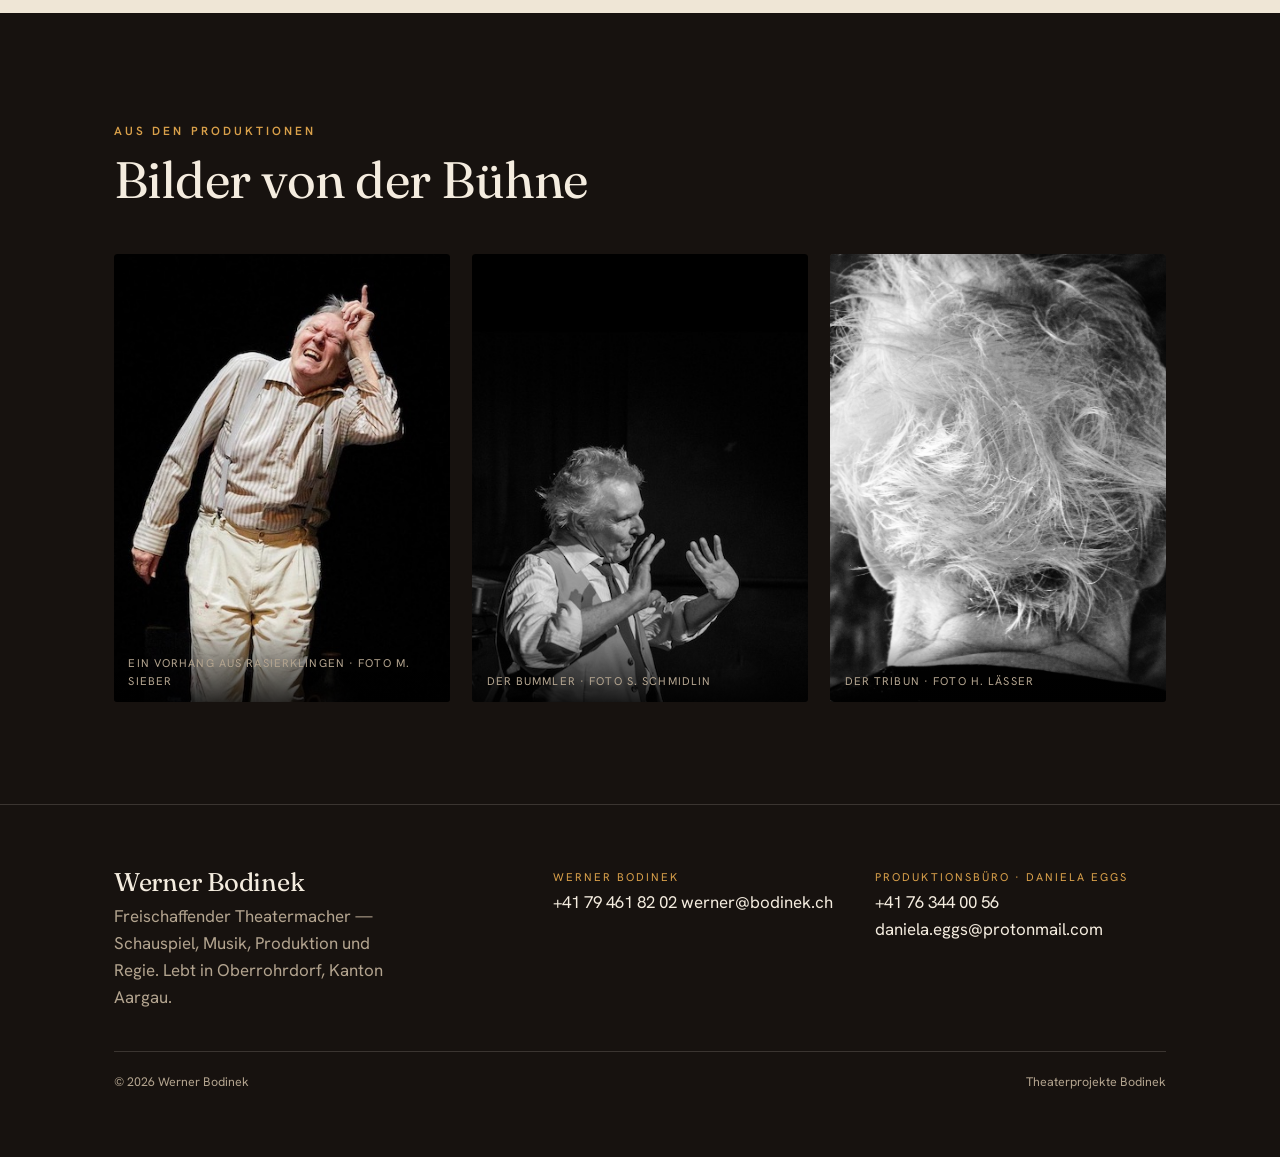
==== commit ec28a174: "Hero: grosses Vollbild-Porträt (Foto Peter Lauth) wie auf der jetzigen Seite - Randloses, kinoreifes" ====
--- a/index.html
+++ b/index.html
@@ -33,20 +33,17 @@
 
     <!-- HERO -->
     <section class="hero">
-      <div class="wrap hero-grid">
-        <div>
-          <span class="eyebrow">Seit 1979 auf der Bühne</span>
-          <h1 class="hero-name">Werner<br>Bodinek</h1>
-          <p class="hero-role">Freischaffender Theatermacher — Schauspiel, Musik, Produktion und Regie.</p>
-          <div class="hero-actions" style="margin-top:1.9rem;display:flex;flex-wrap:wrap;gap:.8rem">
-            <a class="btn" href="daten.html">Termine ansehen</a>
-            <a class="btn btn--ghost" href="vita.html">Über Werner Bodinek</a>
-          </div>
+      <img class="hero-photo" src="assets/img/werner-1.jpg" alt="Porträt von Werner Bodinek" loading="eager">
+      <div class="hero-veil"></div>
+      <div class="wrap hero-inner">
+        <span class="eyebrow">Seit 1979 auf der Bühne</span>
+        <h1 class="hero-name">Werner<br>Bodinek</h1>
+        <p class="hero-role">Freischaffender Theatermacher — Schauspiel, Musik, Produktion und Regie.</p>
+        <div class="hero-actions">
+          <a class="btn" href="daten.html">Termine ansehen</a>
+          <a class="btn btn--ghost" href="vita.html">Über Werner Bodinek</a>
         </div>
-        <figure class="hero-figure">
-          <img src="assets/img/werner-portrait.jpg" alt="Porträt von Werner Bodinek" loading="eager">
-          <figcaption>Werner Bodinek · Foto F. F. Vogel</figcaption>
-        </figure>
+        <p class="hero-credit">Foto Peter Lauth</p>
       </div>
     </section>
 
--- a/assets/css/styles.css
+++ b/assets/css/styles.css
@@ -152,56 +152,53 @@
    ========================================================================= */
 .hero {
   position: relative; overflow: hidden;
+  min-height: min(90vh, 840px);
+  display: flex; align-items: flex-end;
   background: var(--buehne);
-}
-/* Rampenlicht-Schein */
-.hero::before {
-  content: ""; position: absolute; inset: 0;
+  isolation: isolate;
+}
+/* Grosses Porträt, randlos */
+.hero-photo {
+  position: absolute; inset: 0; z-index: -2;
+  width: 100%; height: 100%; object-fit: cover; object-position: 76% 22%;
+  filter: saturate(.92) contrast(1.05);
+}
+/* Lichtschleier: dunkel links (für Schrift), Rampenlicht über dem Gesicht */
+.hero-veil {
+  position: absolute; inset: 0; z-index: -1; pointer-events: none;
   background:
-    radial-gradient(120% 90% at 78% 8%, rgba(217,160,74,.20), transparent 55%),
-    radial-gradient(90% 70% at 12% 100%, rgba(147,54,44,.16), transparent 60%);
-  pointer-events: none;
-}
-.hero-grid {
-  position: relative;
-  display: grid; grid-template-columns: 1.05fr .95fr;
-  gap: clamp(1.5rem, 4vw, 3.5rem); align-items: center;
-  padding-block: clamp(3rem, 8vw, 6.5rem);
-}
+    linear-gradient(94deg, var(--buehne) 0%, rgba(20,15,12,.92) 26%, rgba(20,15,12,.55) 46%, rgba(20,15,12,.12) 70%, rgba(20,15,12,0) 100%),
+    linear-gradient(0deg, var(--buehne) 0%, rgba(20,15,12,.55) 22%, rgba(20,15,12,0) 52%),
+    radial-gradient(46% 42% at 74% 30%, rgba(217,160,74,.22), transparent 62%);
+}
+.hero-inner {
+  position: relative; width: 100%;
+  padding-block: clamp(2.8rem, 8vw, 5.5rem);
+}
+.hero .eyebrow, .hero-role, .hero-credit { text-shadow: 0 1px 22px rgba(0,0,0,.65); }
 .hero-name {
-  font-size: clamp(3rem, 9vw, 6.6rem);
-  line-height: .94; letter-spacing: -.025em;
+  font-size: clamp(3.4rem, 12vw, 8.5rem);
+  line-height: .9; letter-spacing: -.03em; margin-top: .4rem;
   font-optical-sizing: auto;
-}
-.hero-name span { display: block; color: var(--rampe); }
+  text-shadow: 0 2px 40px rgba(0,0,0,.5);
+}
 .hero-role {
-  margin-top: 1.4rem; max-width: 34ch;
-  font-size: clamp(1.05rem, 1.6vw, 1.35rem); color: var(--licht-mute);
-}
-.hero-meta {
-  margin-top: 1.8rem; display: flex; flex-wrap: wrap; gap: .6rem .9rem;
-  font-size: .8rem; text-transform: uppercase; letter-spacing: .14em; color: var(--licht-mute);
-}
-.hero-meta span { display: inline-flex; align-items: center; gap: .55rem; }
-.hero-meta span + span::before {
-  content: "·"; margin-right: .9rem; color: var(--rampe);
-}
-.hero-figure {
-  position: relative;
-  aspect-ratio: 4 / 5;
-  border-radius: 4px; overflow: hidden;
-  box-shadow: 0 30px 70px -30px rgba(0,0,0,.8);
-}
-.hero-figure img { width: 100%; height: 100%; object-fit: cover; object-position: 50% 14%; filter: saturate(.95) contrast(1.02); }
-.hero-figure figcaption {
-  position: absolute; left: 0; right: 0; bottom: 0;
-  padding: 2.5rem 1rem .8rem; font-size: .72rem; letter-spacing: .12em; text-transform: uppercase;
+  margin-top: 1.5rem; max-width: 30ch;
+  font-size: clamp(1.1rem, 1.7vw, 1.4rem); color: var(--licht);
+}
+.hero-actions { margin-top: 2.1rem; display: flex; flex-wrap: wrap; gap: .8rem; }
+.hero-credit {
+  margin-top: 2.4rem; font-size: .7rem; letter-spacing: .16em; text-transform: uppercase;
   color: var(--licht-mute);
-  background: linear-gradient(transparent, rgba(0,0,0,.75));
-}
-@media (max-width: 820px) {
-  .hero-grid { grid-template-columns: 1fr; }
-  .hero-figure { aspect-ratio: 3 / 3.4; max-width: 460px; }
+}
+@media (max-width: 720px) {
+  .hero { min-height: min(94vh, 760px); }
+  .hero-photo { object-position: 62% 16%; }
+  .hero-veil {
+    background:
+      linear-gradient(0deg, var(--buehne) 6%, rgba(20,15,12,.88) 38%, rgba(20,15,12,.42) 62%, rgba(20,15,12,.32) 100%),
+      radial-gradient(60% 34% at 58% 22%, rgba(217,160,74,.18), transparent 62%);
+  }
 }
 
 /* =========================================================================
